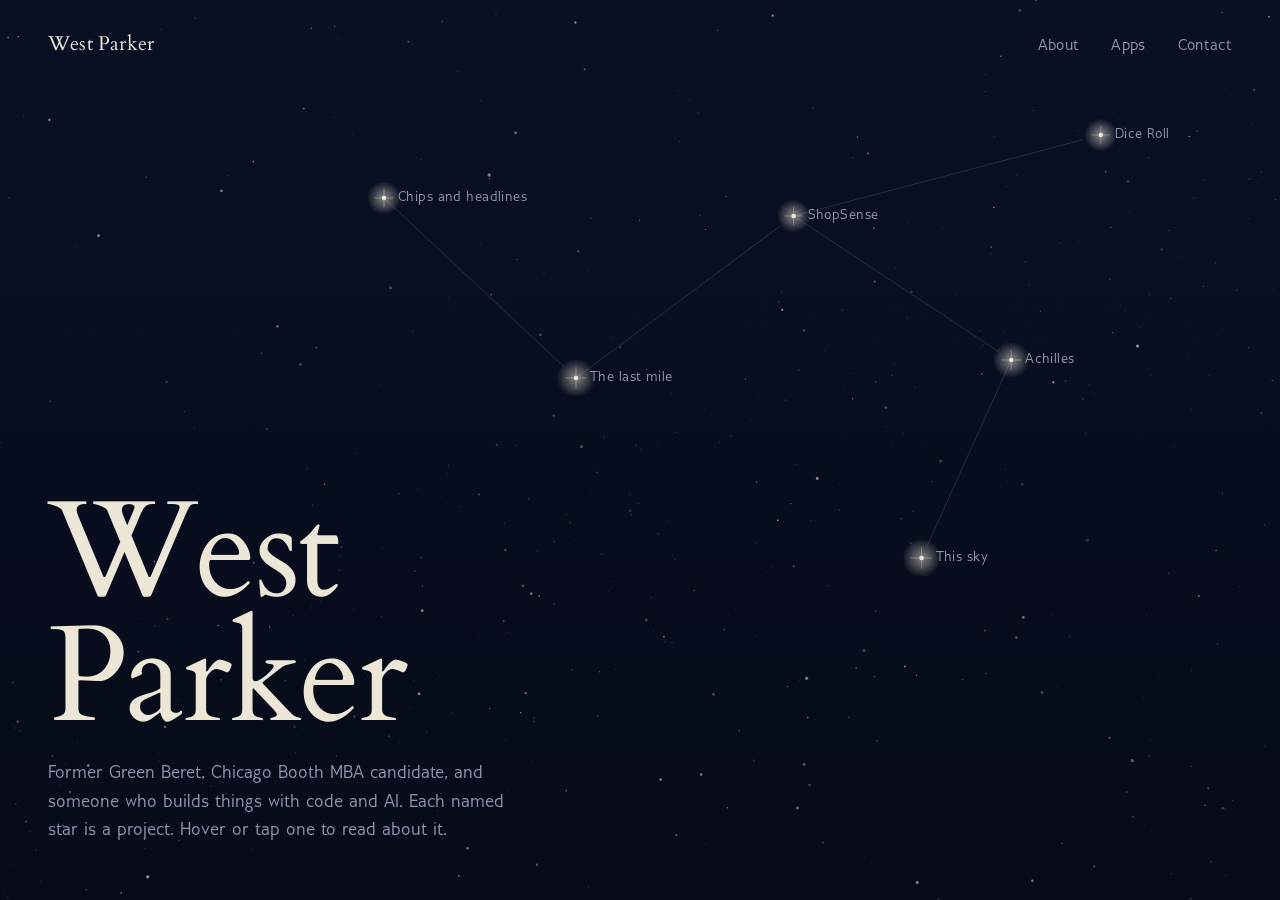
==== index.html @ 0dbca1d6 "Restore star homepage, move links page to /links" ====
<!DOCTYPE html>
<html lang="en">
<head>
  <meta charset="UTF-8">
  <meta name="viewport" content="width=device-width, initial-scale=1.0">
  <title>West Parker</title>
  <meta name="description" content="Former Green Beret and Chicago Booth MBA candidate who builds software. Every star on this page is a project.">
  <meta property="og:title" content="West Parker">
  <meta property="og:description" content="Former Green Beret and Chicago Booth MBA candidate who builds software. Every star on this page is a project.">
  <meta name="theme-color" content="#0a1024">
  <link rel="icon" href="data:image/svg+xml,%3Csvg xmlns='http://www.w3.org/2000/svg' viewBox='0 0 32 32'%3E%3Crect width='32' height='32' fill='%230a1024'/%3E%3Cpath d='M16 6v20M6 16h20' stroke='%23f2c879' stroke-width='1.2'/%3E%3Ccircle cx='16' cy='16' r='3' fill='%23ece6d6'/%3E%3C/svg%3E">
  <link rel="preload" href="/assets/fonts/Cardo-Regular.woff" as="font" type="font/woff" crossorigin>
  <link rel="preload" href="/assets/fonts/GilliusADF-Regular.woff" as="font" type="font/woff" crossorigin>
  <link rel="stylesheet" href="/assets/site.css">
</head>

<body class="home-body">
  <canvas id="sky" class="sky" aria-hidden="true"></canvas>

  <header class="masthead">
    <a class="wordmark" href="/">West Parker</a>
    <nav class="nav" aria-label="Main">
      <a href="/about/">About</a>
      <a href="/apps/">Apps</a>
      <a href="/contact/">Contact</a>
    </nav>
  </header>

  <section class="intro">
    <h1>West Parker</h1>
    <p>Former Green Beret, Chicago Booth MBA candidate, and someone who builds things with code and AI. Each named star is a project. Hover or tap one to read about it.</p>
  </section>

  <div id="readout" class="readout" role="dialog" aria-live="polite"></div>

  <!-- Same projects as plain links, for screen readers and anyone without JavaScript -->
  <nav class="visually-hidden" aria-label="Projects">
    <ul>
      <li><a href="https://github.com/westparker/shopsense">ShopSense</a></li>
      <li><a href="https://github.com/westparker/Amazon-Data-Final-Project">The last mile</a></li>
      <li><a href="https://github.com/westparker/Semiconductors-News-Sentiment-">Chips and headlines</a></li>
      <li><a href="https://github.com/westparker/dice-roll-2-rails">Dice Roll</a></li>
      <li><a href="https://github.com/westparker/westparker.com">This site</a></li>
    </ul>
  </nav>

  <script src="/assets/projects.js"></script>
  <script src="/assets/sky.js"></script>
</body>
</html>
---- assets/site.css ----
/* =========================================================
   westparker.com
   One stylesheet for every page.

   Palette: a real night sky, not black.
   Type: Cardo (a classical book serif) for headings,
         Gillius (a humanist sans, Gill Sans lineage) for text.
   ========================================================= */

@font-face { font-family: "Cardo"; src: url("/assets/fonts/Cardo-Regular.woff") format("woff"); font-weight: 400; font-style: normal; font-display: swap; }
@font-face { font-family: "Cardo"; src: url("/assets/fonts/Cardo-Italic.woff") format("woff"); font-weight: 400; font-style: italic; font-display: swap; }
@font-face { font-family: "Gillius"; src: url("/assets/fonts/GilliusADF-Regular.woff") format("woff"); font-weight: 400; font-style: normal; font-display: swap; }
@font-face { font-family: "Gillius"; src: url("/assets/fonts/GilliusADF-Italic.woff") format("woff"); font-weight: 400; font-style: italic; font-display: swap; }
@font-face { font-family: "Gillius"; src: url("/assets/fonts/GilliusADF-Bold.woff") format("woff"); font-weight: 700; font-style: normal; font-display: swap; }

:root {
  --night: #0a1024;      /* page background */
  --deep: #070b19;       /* bottom of the sky */
  --starlight: #ece6d6;  /* main text, warm white like real starlight */
  --haze: #8d95ae;       /* secondary text */
  --chart: #2a3458;      /* lines, borders */
  --polaris: #f2c879;    /* the one accent: hover, focus, active star */

  --serif: "Cardo", "Iowan Old Style", Palatino, Georgia, serif;
  --sans: "Gillius", "Gill Sans", "Gill Sans MT", "Seravek", Calibri, sans-serif;

  --measure: 36rem;      /* comfortable reading width */
}

*, *::before, *::after { box-sizing: border-box; }

[hidden] { display: none !important; }

html { -webkit-text-size-adjust: 100%; background: var(--deep); }

body {
  margin: 0;
  min-height: 100vh;
  background: linear-gradient(180deg, var(--night) 0, var(--deep) 100vh) no-repeat var(--deep);
  color: var(--starlight);
  font-family: var(--sans);
  font-size: 1.125rem;
  line-height: 1.55;
  -webkit-font-smoothing: antialiased;
}

a { color: inherit; }

::selection { background: var(--polaris); color: var(--deep); }

:focus-visible {
  outline: 1px solid var(--polaris);
  outline-offset: 4px;
}

/* ---------- Site header (every page) ---------- */
.masthead {
  position: relative;
  z-index: 5;
  display: flex;
  justify-content: space-between;
  align-items: baseline;
  gap: 1.5rem;
  padding: 1.75rem clamp(1.25rem, 4vw, 3rem);
}

.wordmark {
  font-family: var(--serif);
  font-size: 1.25rem;
  text-decoration: none;
  letter-spacing: 0.01em;
}

.nav {
  display: flex;
  gap: clamp(1rem, 3vw, 2rem);
}

.nav a {
  color: var(--haze);
  text-decoration: none;
  font-size: 1rem;
  letter-spacing: 0.02em;
}

.nav a:hover,
.nav a[aria-current="page"] {
  color: var(--starlight);
}

.nav a[aria-current="page"] {
  text-decoration: underline;
  text-decoration-color: var(--polaris);
  text-underline-offset: 0.4em;
  text-decoration-thickness: 1px;
}

/* ---------- Inner pages ---------- */
.page {
  padding: clamp(3rem, 10vh, 7rem) clamp(1.25rem, 4vw, 3rem) 5rem;
  max-width: 64rem;
}

.page-title {
  margin: 0 0 1.5rem;
  max-width: 14ch;
  font-family: var(--serif);
  font-weight: 400;
  font-size: clamp(2.75rem, 7vw, 5rem);
  line-height: 1.02;
  letter-spacing: -0.015em;
}

.lede {
  max-width: var(--measure);
  margin: 0 0 3rem;
  color: var(--haze);
  font-size: 1.25rem;
}

.prose {
  max-width: var(--measure);
}

.prose p { margin: 0 0 1.1em; }

.prose h2 {
  margin: 2.5em 0 0.5em;
  font-family: var(--serif);
  font-weight: 400;
  font-size: 1.6rem;
}

.text-link {
  color: var(--starlight);
  text-decoration: underline;
  text-decoration-color: var(--chart);
  text-underline-offset: 0.25em;
  text-decoration-thickness: 1px;
}

.text-link:hover { text-decoration-color: var(--polaris); }

/* ---------- About ---------- */
.about-grid {
  display: grid;
  grid-template-columns: minmax(0, 15rem) minmax(0, var(--measure));
  gap: clamp(2rem, 6vw, 5rem);
  align-items: start;
}

.portrait {
  width: 100%;
  aspect-ratio: 4 / 5;
  object-fit: cover;
  object-position: center 25%;
  filter: grayscale(1) contrast(1.05);
}

.facts {
  margin: 2.5rem 0 0;
  padding: 0;
  list-style: none;
  border-top: 1px solid var(--chart);
}

.facts li {
  display: grid;
  grid-template-columns: 9rem 1fr;
  gap: 1rem;
  padding: 0.85rem 0;
  border-bottom: 1px solid var(--chart);
}

.facts dt, .facts .k { color: var(--haze); }

@media (max-width: 720px) {
  .about-grid { grid-template-columns: 1fr; }
  .portrait { max-width: 14rem; }
  .facts li { grid-template-columns: 1fr; gap: 0.1rem; }
}

/* ---------- Apps list ---------- */
.apps {
  margin: 0;
  padding: 0;
  list-style: none;
  max-width: 48rem;
}

.app {
  display: grid;
  grid-template-columns: 1fr auto;
  gap: 0.25rem 2rem;
  align-items: baseline;
  padding: 2rem 0;
  border-top: 1px solid var(--chart);
}

.app:last-child { border-bottom: 1px solid var(--chart); }

.app h2 {
  margin: 0;
  font-family: var(--serif);
  font-weight: 400;
  font-size: clamp(1.75rem, 4vw, 2.5rem);
  line-height: 1.1;
}

.app p {
  grid-column: 1;
  margin: 0.4rem 0 0;
  max-width: 34rem;
  color: var(--haze);
}

.app .made {
  font-size: 0.95rem;
  color: var(--haze);
  opacity: 0.8;
}

.app-action {
  grid-column: 2;
  grid-row: 1 / span 3;
  align-self: center;
  white-space: nowrap;
}

.button {
  display: inline-block;
  padding: 0.7rem 1.3rem;
  border: 1px solid var(--starlight);
  color: var(--starlight);
  text-decoration: none;
  font-size: 1rem;
  letter-spacing: 0.02em;
  transition: background-color 0.2s, color 0.2s;
}

.button:hover {
  background: var(--starlight);
  color: var(--deep);
}

.pending {
  font-size: 1rem;
  color: var(--haze);
  font-style: italic;
}

@media (max-width: 600px) {
  .app { grid-template-columns: 1fr; }
  .app-action { grid-column: 1; grid-row: auto; margin-top: 1rem; }
}

/* ---------- Contact ---------- */
.channels {
  margin: 0;
  padding: 0;
  list-style: none;
  max-width: 40rem;
  border-top: 1px solid var(--chart);
}

.channels li { border-bottom: 1px solid var(--chart); }

.channels a {
  display: grid;
  grid-template-columns: 8rem 1fr;
  gap: 1rem;
  padding: 1.25rem 0;
  text-decoration: none;
}

.channels .k { color: var(--haze); }

.channels .v {
  font-family: var(--serif);
  font-size: 1.5rem;
  line-height: 1.2;
  overflow-wrap: anywhere;
}

.channels a:hover .v { color: var(--polaris); }

@media (max-width: 520px) {
  .channels a { grid-template-columns: 1fr; gap: 0.1rem; }
}

/* ---------- Footer ---------- */
.foot {
  padding: 2rem clamp(1.25rem, 4vw, 3rem);
  color: var(--haze);
  font-size: 0.9rem;
}

/* ---------- Calorie calculator ---------- */
.calc {
  max-width: 34rem;
  display: grid;
  gap: 1.5rem;
}

.field { display: grid; gap: 0.4rem; }

.field label, .field legend {
  color: var(--haze);
  font-size: 1rem;
  padding: 0;
}

.field fieldset { border: 0; margin: 0; padding: 0; }

.row { display: flex; gap: 0.75rem; }

.calc input[type="number"],
.calc select {
  width: 100%;
  padding: 0.7rem 0.8rem;
  background: transparent;
  border: 1px solid var(--chart);
  border-radius: 0;
  color: var(--starlight);
  font: inherit;
}

.calc select option { background: var(--night); }

.calc input:focus, .calc select:focus {
  outline: none;
  border-color: var(--polaris);
}

.toggle { display: flex; border: 1px solid var(--chart); width: fit-content; }
.toggle input { position: absolute; opacity: 0; pointer-events: none; }
.toggle label {
  padding: 0.55rem 1.1rem;
  cursor: pointer;
  color: var(--haze);
}
.toggle input:checked + label { background: var(--starlight); color: var(--deep); }
.toggle input:focus-visible + label { outline: 1px solid var(--polaris); outline-offset: 2px; }

.result {
  margin-top: 1rem;
  padding-top: 1.5rem;
  border-top: 1px solid var(--chart);
}

.result .big {
  font-family: var(--serif);
  font-size: clamp(3rem, 9vw, 4.5rem);
  line-height: 1;
}

.result .unit { color: var(--haze); }

.result table {
  margin-top: 1.5rem;
  width: 100%;
  border-collapse: collapse;
  font-variant-numeric: tabular-nums;
}

.result td { padding: 0.5rem 0; border-bottom: 1px solid var(--chart); }
.result td:last-child { text-align: right; }

.note { color: var(--haze); font-size: 0.95rem; }

/* ---------- /links (the page your social bios point to) ---------- */
.links-page {
  max-width: 26rem;
  margin: 0 auto;
  padding: clamp(3rem, 10vh, 6rem) 1.25rem 3rem;
  text-align: center;
}

.links-page .avatar {
width: clamp(128px, 34vw, 160px);
height: clamp(128px, 34vw, 160px);
  border-radius: 50%;
  object-fit: cover;
  object-position: center 25%;
  filter: grayscale(1);
}

.links-page h1 {
  margin: 1.25rem 0 0.25rem;
  font-family: var(--serif);
  font-weight: 400;
  font-size: 2.5rem;
  line-height: 1.1;
}

.links-page .lede { margin: 0 auto 2.5rem; font-size: 1.1rem; }

.link-list { list-style: none; margin: 0; padding: 0; text-align: left; }

.link-list a {
  display: flex;
  justify-content: space-between;
  align-items: baseline;
  gap: 1rem;
  padding: 1.1rem 0.25rem;
  border-bottom: 1px solid var(--chart);
  text-decoration: none;
}

.link-list li:first-child a { border-top: 1px solid var(--chart); }

.link-list .name { font-family: var(--serif); font-size: 1.35rem; }
.link-list .where { color: var(--haze); font-size: 0.95rem; }
.link-list a:hover .name { color: var(--polaris); }

.links-page .home { display: inline-block; margin-top: 2.5rem; color: var(--haze); font-size: 0.95rem; }

/* ---------- Home: the star chart ---------- */
.home-body { overflow: hidden; }

.sky {
  position: fixed;
  inset: 0;
  width: 100%;
  height: 100%;
  display: block;
}

.home-body .masthead { position: fixed; top: 0; left: 0; right: 0; }

/* Invisible buttons that sit on top of each named star.
   The canvas draws the star; the button makes it hoverable, tappable and keyboard reachable. */
.star-hit {
  position: fixed;
  z-index: 3;
  width: 44px;
  height: 44px;
  margin: -22px 0 0 -22px;
  padding: 0;
  border: 0;
  border-radius: 50%;
  background: transparent;
  cursor: pointer;
}

.star-hit:focus-visible { outline: 1px solid var(--polaris); outline-offset: 0; }

.star-label {
  position: fixed;
  z-index: 2;
  transform: translate(14px, -50%);
  color: var(--haze);
  font-size: 0.9rem;
  letter-spacing: 0.03em;
  white-space: nowrap;
  pointer-events: none;
  transition: color 0.2s;
}

.star-label.on { opacity: 0; }

.intro {
  position: fixed;
  z-index: 4;
  left: clamp(1.25rem, 4vw, 3rem);
  bottom: clamp(1.5rem, 6vh, 3.5rem);
  max-width: 36rem;
  pointer-events: none;
}

.intro h1 {
  margin: 0;
  font-family: var(--serif);
  font-weight: 400;
  font-size: clamp(3.5rem, 11vw, 8.5rem);
  line-height: 0.92;
  letter-spacing: -0.02em;
}

.intro p {
  margin: 1.25rem 0 0;
  max-width: 30rem;
  color: var(--haze);
  font-size: 1.15rem;
}

/* The panel that opens beside a star */
.readout {
  position: fixed;
  z-index: 6;
  width: min(22rem, calc(100vw - 2.5rem));
  padding: 1.25rem 1.4rem 1.3rem;
  background: rgba(7, 11, 25, 0.92);
  border: 1px solid var(--chart);
  backdrop-filter: blur(6px);
  -webkit-backdrop-filter: blur(6px);
  opacity: 0;
  visibility: hidden;
  transform: translateY(4px);
  transition: opacity 0.18s, transform 0.18s, visibility 0s 0.18s;
}

.readout.open {
  opacity: 1;
  visibility: visible;
  transform: none;
  transition: opacity 0.18s, transform 0.18s;
}

.readout h2 {
  margin: 0;
  font-family: var(--serif);
  font-weight: 400;
  font-size: 1.7rem;
  line-height: 1.1;
}

.readout .meta { margin: 0.3rem 0 0.8rem; color: var(--haze); font-size: 0.95rem; }
.readout .desc { margin: 0 0 1rem; font-size: 1.02rem; line-height: 1.5; }
.readout .acts { display: flex; flex-wrap: wrap; gap: 1.25rem; }
.readout .acts a { font-size: 1rem; }

.readout .close {
  position: absolute;
  top: 0.6rem;
  right: 0.7rem;
  width: 32px;
  height: 32px;
  border: 0;
  background: transparent;
  color: var(--haze);
  font-size: 1.4rem;
  line-height: 1;
  cursor: pointer;
  display: none;
}

/* Touch screens: no hover, so the panel docks to the bottom and gets a close button */
@media (hover: none), (max-width: 640px) {
  .readout {
    left: 1.25rem !important;
    right: 1.25rem;
    top: auto !important;
    bottom: 1.25rem;
    width: auto;
    background: var(--deep);
  }
  .readout .close { display: block; }
  .star-label { font-size: 0.8rem; }
}

/* Screen readers and no-JS: the project list in plain HTML */
.visually-hidden {
  position: absolute !important;
  width: 1px; height: 1px;
  overflow: hidden;
  clip: rect(0 0 0 0);
  white-space: nowrap;
}

@media (prefers-reduced-motion: reduce) {
  * { transition: none !important; animation: none !important; }
}
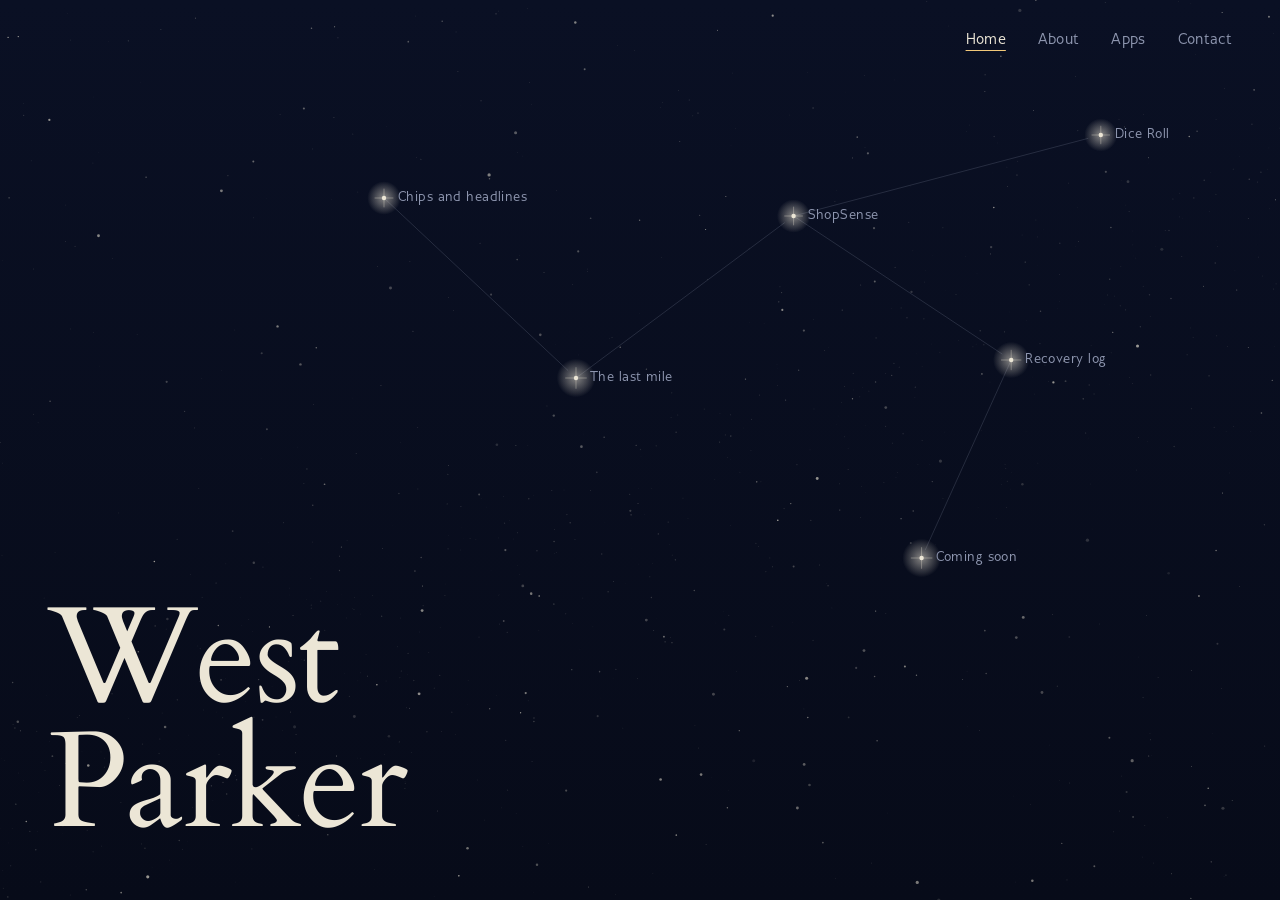
==== commit 46241d1d: "New bio and site cleanup" ====
--- a/index.html
+++ b/index.html
@@ -18,8 +18,8 @@
   <canvas id="sky" class="sky" aria-hidden="true"></canvas>
 
   <header class="masthead">
-    <a class="wordmark" href="/">West Parker</a>
     <nav class="nav" aria-label="Main">
+      <a href="/" aria-current="page">Home</a>
       <a href="/about/">About</a>
       <a href="/apps/">Apps</a>
       <a href="/contact/">Contact</a>
@@ -28,7 +28,6 @@
 
   <section class="intro">
     <h1>West Parker</h1>
-    <p>Former Green Beret, Chicago Booth MBA candidate, and someone who builds things with code and AI. Each named star is a project. Hover or tap one to read about it.</p>
   </section>
 
   <div id="readout" class="readout" role="dialog" aria-live="polite"></div>
@@ -40,7 +39,6 @@
       <li><a href="https://github.com/westparker/Amazon-Data-Final-Project">The last mile</a></li>
       <li><a href="https://github.com/westparker/Semiconductors-News-Sentiment-">Chips and headlines</a></li>
       <li><a href="https://github.com/westparker/dice-roll-2-rails">Dice Roll</a></li>
-      <li><a href="https://github.com/westparker/westparker.com">This site</a></li>
     </ul>
   </nav>
 
--- a/assets/site.css
+++ b/assets/site.css
@@ -58,7 +58,7 @@
   position: relative;
   z-index: 5;
   display: flex;
-  justify-content: space-between;
+  justify-content: flex-end;
   align-items: baseline;
   gap: 1.5rem;
   padding: 1.75rem clamp(1.25rem, 4vw, 3rem);
@@ -142,43 +142,18 @@
 .text-link:hover { text-decoration-color: var(--polaris); }
 
 /* ---------- About ---------- */
-.about-grid {
-  display: grid;
-  grid-template-columns: minmax(0, 15rem) minmax(0, var(--measure));
-  gap: clamp(2rem, 6vw, 5rem);
-  align-items: start;
-}
-
-.portrait {
-  width: 100%;
-  aspect-ratio: 4 / 5;
+.about .portrait {
+  display: block;
+  width: clamp(8rem, 22vw, 11rem);
+  aspect-ratio: 1;
+  margin-bottom: 2.5rem;
+  border-radius: 50%;
   object-fit: cover;
   object-position: center 25%;
   filter: grayscale(1) contrast(1.05);
 }
 
-.facts {
-  margin: 2.5rem 0 0;
-  padding: 0;
-  list-style: none;
-  border-top: 1px solid var(--chart);
-}
-
-.facts li {
-  display: grid;
-  grid-template-columns: 9rem 1fr;
-  gap: 1rem;
-  padding: 0.85rem 0;
-  border-bottom: 1px solid var(--chart);
-}
-
-.facts dt, .facts .k { color: var(--haze); }
-
-@media (max-width: 720px) {
-  .about-grid { grid-template-columns: 1fr; }
-  .portrait { max-width: 14rem; }
-  .facts li { grid-template-columns: 1fr; gap: 0.1rem; }
-}
+.about .prose p { font-size: 1.25rem; }
 
 /* ---------- Apps list ---------- */
 .apps {
@@ -508,7 +483,7 @@
 }
 
 .readout h2 {
-  margin: 0;
+  margin: 0 0 0.6rem;
   font-family: var(--serif);
   font-weight: 400;
   font-size: 1.7rem;
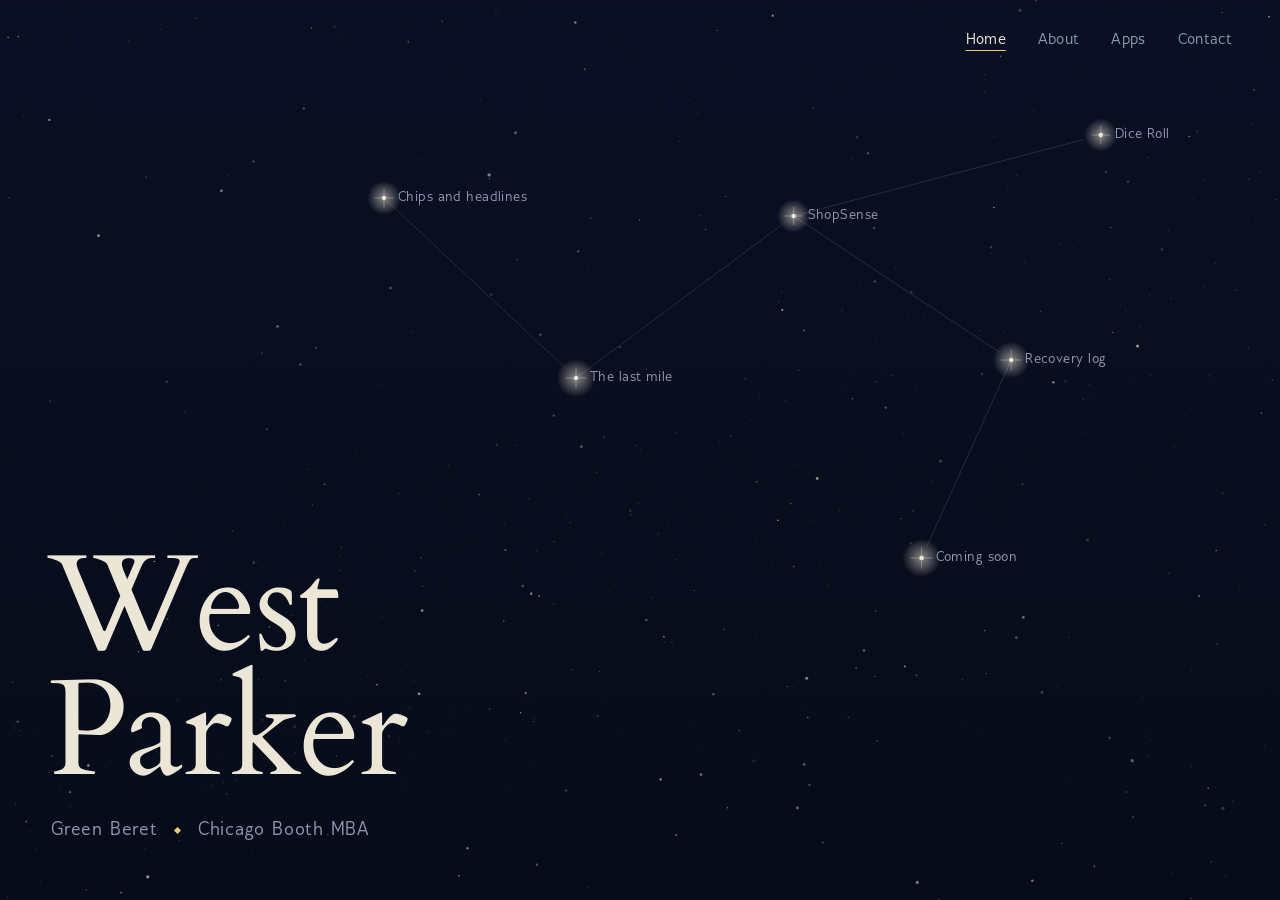
==== commit 03b7b0e9: "Homepage credentials, apps intro" ====
--- a/index.html
+++ b/index.html
@@ -28,6 +28,10 @@
 
   <section class="intro">
     <h1>West Parker</h1>
+    <ul class="creds">
+      <li>Green Beret</li>
+      <li>Chicago Booth MBA</li>
+    </ul>
   </section>
 
   <div id="readout" class="readout" role="dialog" aria-live="polite"></div>
--- a/assets/site.css
+++ b/assets/site.css
@@ -450,6 +450,31 @@
   font-size: clamp(3.5rem, 11vw, 8.5rem);
   line-height: 0.92;
   letter-spacing: -0.02em;
+}
+
+.intro .creds {
+  display: flex;
+  flex-wrap: wrap;
+  align-items: center;
+  gap: 0.5rem 1.1rem;
+  margin: 1.4rem 0 0 0.2rem;
+  padding: 0;
+  list-style: none;
+  color: var(--haze);
+  font-size: clamp(1rem, 1.6vw, 1.2rem);
+  letter-spacing: 0.04em;
+}
+
+/* small gold star between the two credentials */
+.intro .creds li + li::before {
+  content: "";
+  display: inline-block;
+  width: 5px;
+  height: 5px;
+  margin-right: 1.1rem;
+  vertical-align: middle;
+  background: var(--polaris);
+  transform: rotate(45deg);
 }
 
 .intro p {
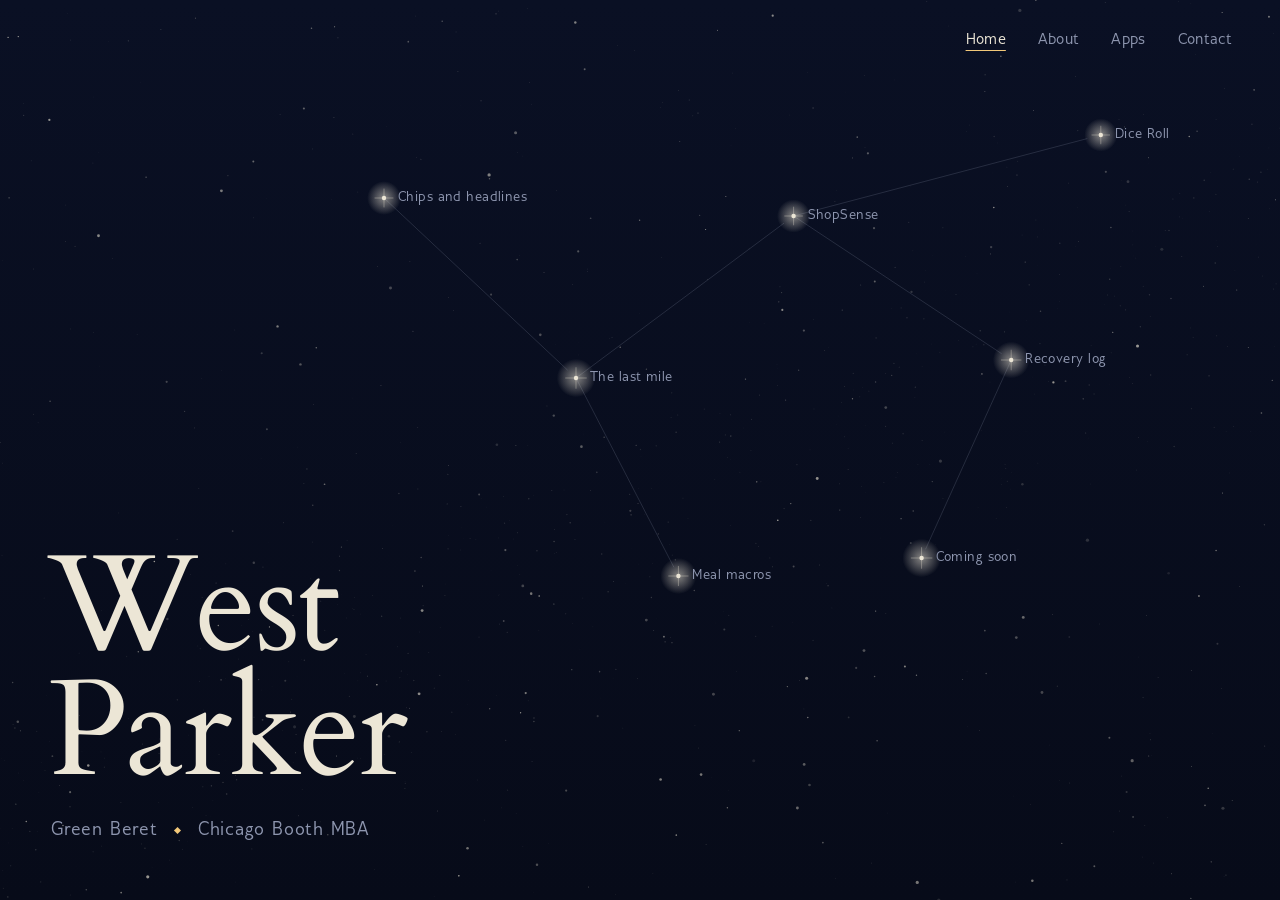
==== commit c31b6f5f: "Add Meal macros star" ====
--- a/index.html
+++ b/index.html
@@ -42,6 +42,7 @@
       <li><a href="https://github.com/westparker/shopsense">ShopSense</a></li>
       <li><a href="https://github.com/westparker/Amazon-Data-Final-Project">The last mile</a></li>
       <li><a href="https://github.com/westparker/Semiconductors-News-Sentiment-">Chips and headlines</a></li>
+      <li><a href="https://github.com/westparker/ai-chat-macros">Meal macros</a></li>
       <li><a href="https://github.com/westparker/dice-roll-2-rails">Dice Roll</a></li>
     </ul>
   </nav>
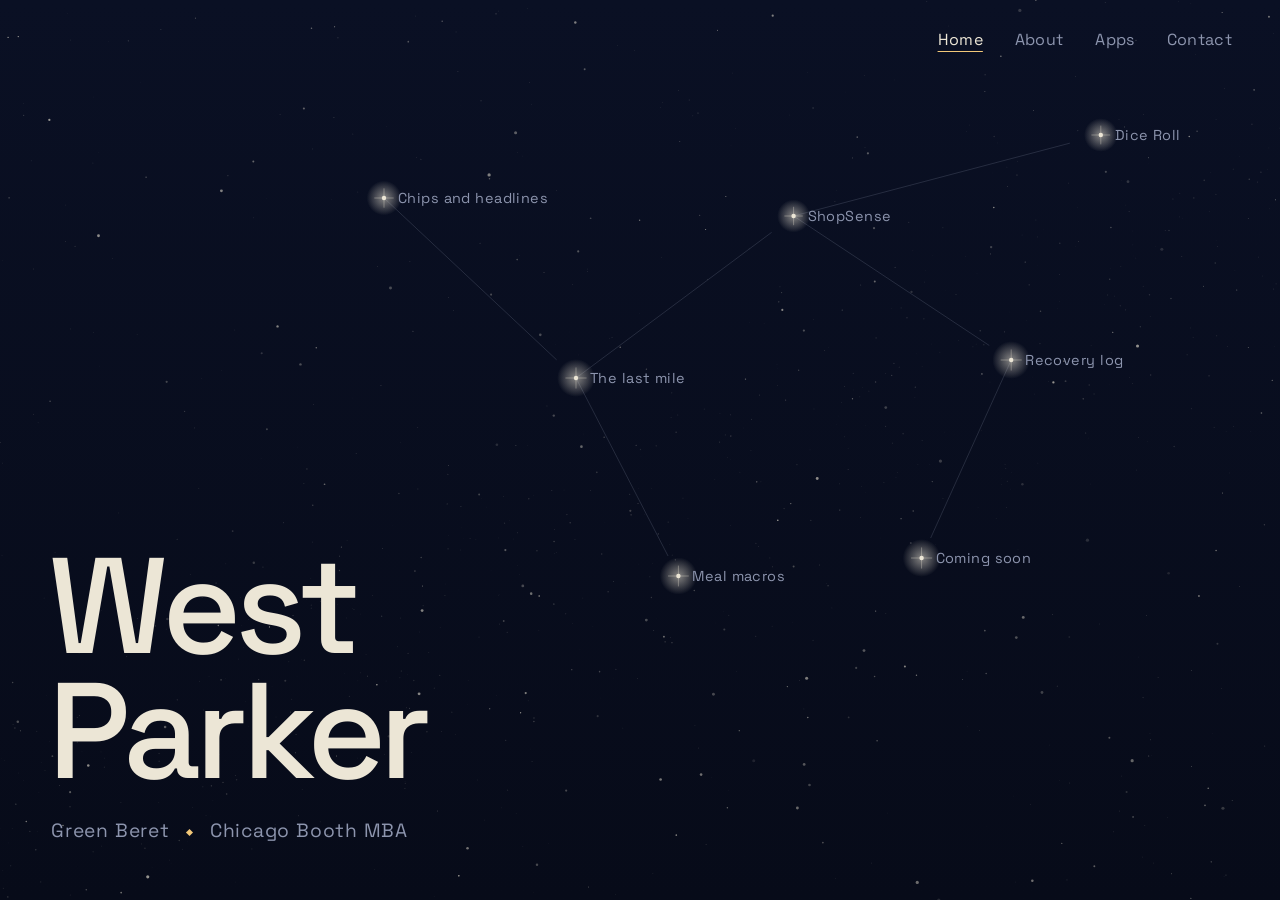
==== commit 5c8403b1: "Space Grotesk, centered pages, veteran transition page" ====
--- a/index.html
+++ b/index.html
@@ -9,8 +9,7 @@
   <meta property="og:description" content="Former Green Beret and Chicago Booth MBA candidate who builds software. Every star on this page is a project.">
   <meta name="theme-color" content="#0a1024">
   <link rel="icon" href="data:image/svg+xml,%3Csvg xmlns='http://www.w3.org/2000/svg' viewBox='0 0 32 32'%3E%3Crect width='32' height='32' fill='%230a1024'/%3E%3Cpath d='M16 6v20M6 16h20' stroke='%23f2c879' stroke-width='1.2'/%3E%3Ccircle cx='16' cy='16' r='3' fill='%23ece6d6'/%3E%3C/svg%3E">
-  <link rel="preload" href="/assets/fonts/Cardo-Regular.woff" as="font" type="font/woff" crossorigin>
-  <link rel="preload" href="/assets/fonts/GilliusADF-Regular.woff" as="font" type="font/woff" crossorigin>
+  <link rel="preload" href="/assets/fonts/SpaceGrotesk.woff2" as="font" type="font/woff2" crossorigin>
   <link rel="stylesheet" href="/assets/site.css">
 </head>
 
--- a/assets/site.css
+++ b/assets/site.css
@@ -3,15 +3,16 @@
    One stylesheet for every page.
 
    Palette: a real night sky, not black.
-   Type: Cardo (a classical book serif) for headings,
-         Gillius (a humanist sans, Gill Sans lineage) for text.
+   Type: Space Grotesk for everything.
    ========================================================= */
 
-@font-face { font-family: "Cardo"; src: url("/assets/fonts/Cardo-Regular.woff") format("woff"); font-weight: 400; font-style: normal; font-display: swap; }
-@font-face { font-family: "Cardo"; src: url("/assets/fonts/Cardo-Italic.woff") format("woff"); font-weight: 400; font-style: italic; font-display: swap; }
-@font-face { font-family: "Gillius"; src: url("/assets/fonts/GilliusADF-Regular.woff") format("woff"); font-weight: 400; font-style: normal; font-display: swap; }
-@font-face { font-family: "Gillius"; src: url("/assets/fonts/GilliusADF-Italic.woff") format("woff"); font-weight: 400; font-style: italic; font-display: swap; }
-@font-face { font-family: "Gillius"; src: url("/assets/fonts/GilliusADF-Bold.woff") format("woff"); font-weight: 700; font-style: normal; font-display: swap; }
+@font-face {
+  font-family: "Space Grotesk";
+  src: url("/assets/fonts/SpaceGrotesk.woff2") format("woff2");
+  font-weight: 300 700;
+  font-style: normal;
+  font-display: swap;
+}
 
 :root {
   --night: #0a1024;      /* page background */
@@ -21,8 +22,8 @@
   --chart: #2a3458;      /* lines, borders */
   --polaris: #f2c879;    /* the one accent: hover, focus, active star */
 
-  --serif: "Cardo", "Iowan Old Style", Palatino, Georgia, serif;
-  --sans: "Gillius", "Gill Sans", "Gill Sans MT", "Seravek", Calibri, sans-serif;
+  --serif: "Space Grotesk", "Helvetica Neue", Arial, sans-serif;   /* headings */
+  --sans: "Space Grotesk", "Helvetica Neue", Arial, sans-serif;    /* body text */
 
   --measure: 36rem;      /* comfortable reading width */
 }
@@ -561,3 +562,98 @@
 @media (prefers-reduced-motion: reduce) {
   * { transition: none !important; animation: none !important; }
 }
+
+/* ---------- Centered pages (About, Apps, Contact) ---------- */
+.page.centered {
+  margin: 0 auto;
+  text-align: center;
+}
+
+.centered .page-title { max-width: none; }
+.centered .lede,
+.centered .prose { margin-left: auto; margin-right: auto; }
+.centered.about .portrait { margin: 0 auto 2.5rem; }
+
+.centered .apps { margin: 0 auto; }
+.centered .app {
+  grid-template-columns: 1fr;
+  justify-items: center;
+}
+.centered .app p { grid-column: auto; margin-left: auto; margin-right: auto; }
+.centered .app-action { grid-column: auto; grid-row: auto; margin-top: 1.25rem; }
+
+.centered .channels { margin: 0 auto; }
+.centered .channels a { grid-template-columns: 1fr; gap: 0.2rem; }
+.foot { text-align: center; }
+
+/* ---------- Veteran transition page ---------- */
+.vt .lede { margin-bottom: 1rem; }
+
+.sec {
+  max-width: 40rem;
+  margin: 0 auto;
+  padding-top: 3.5rem;
+}
+
+.group {
+  margin: 0 0 1.25rem;
+  font-family: var(--serif);
+  font-size: 1.6rem;
+  color: var(--polaris);
+}
+
+.sec-intro { margin: -0.5rem 0 1.5rem; color: var(--haze); }
+.sec-note { margin: 1.25rem 0 0; color: var(--haze); font-size: 0.95rem; }
+
+.res-list {
+  margin: 0;
+  padding: 0;
+  list-style: none;
+  border-top: 1px solid var(--chart);
+}
+
+.res {
+  padding: 1.4rem 0;
+  border-bottom: 1px solid var(--chart);
+}
+
+.res-name {
+  display: inline-block;
+  font-size: 1.3rem;
+  line-height: 1.25;
+  color: var(--starlight);
+}
+
+a.res-name {
+  text-decoration: underline;
+  text-decoration-color: var(--chart);
+  text-underline-offset: 0.3em;
+  text-decoration-thickness: 1px;
+}
+
+a.res-name:hover { color: var(--polaris); text-decoration-color: var(--polaris); }
+
+.res-when {
+  display: block;
+  margin-top: 0.4rem;
+  color: var(--polaris);
+  font-size: 0.95rem;
+}
+
+.res p {
+  max-width: 32rem;
+  margin: 0.5rem auto 0;
+  color: var(--haze);
+}
+
+.closing { margin-top: 4rem; }
+
+/* ---------- Space Grotesk tuning ---------- */
+.intro h1, .page-title, .app h2, .readout h2, .links-page h1,
+.link-list .name, .channels .v, .group, .res-name {
+  font-weight: 500;
+  letter-spacing: -0.03em;
+}
+.intro h1 { letter-spacing: -0.045em; }
+body { font-size: 1.0625rem; }
+.pending { font-style: normal; }
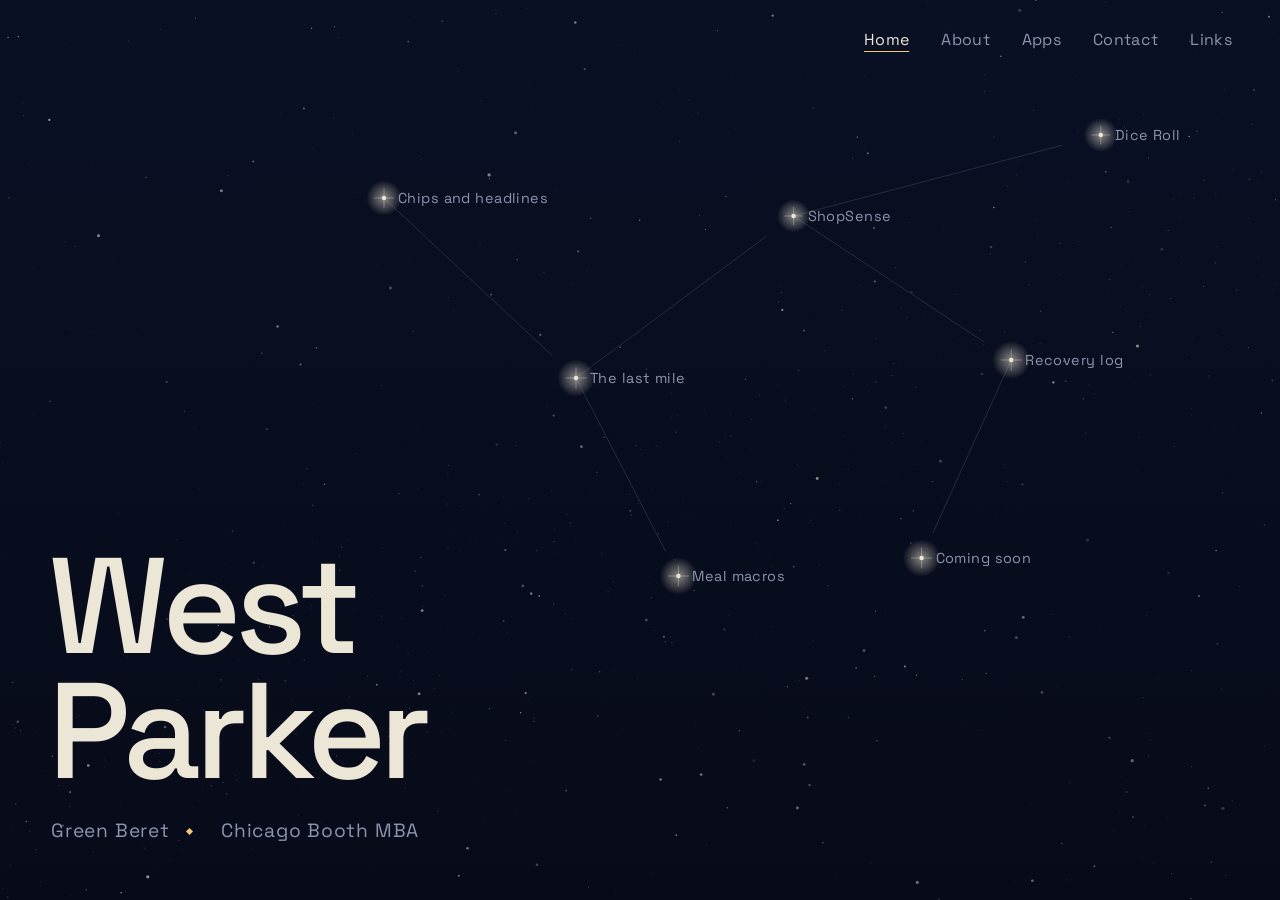
==== commit 1d60375c: "Star glow, Links tab, emblem slots, page cleanup" ====
--- a/index.html
+++ b/index.html
@@ -22,14 +22,17 @@
       <a href="/about/">About</a>
       <a href="/apps/">Apps</a>
       <a href="/contact/">Contact</a>
+      <a href="/links/">Links</a>
     </nav>
   </header>
 
   <section class="intro">
     <h1>West Parker</h1>
+    <!-- Emblems: put your image files at these two paths (PNG with a transparent background works best).
+         If a file is missing, the image hides itself and only the text shows. -->
     <ul class="creds">
-      <li>Green Beret</li>
-      <li>Chicago Booth MBA</li>
+      <li><img class="emblem" src="/assets/img/sf-crest.png" alt="" onerror="this.remove()">Green Beret</li>
+      <li><img class="emblem" src="/assets/img/booth-logo.png" alt="" onerror="this.remove()">Chicago Booth MBA</li>
     </ul>
   </section>
 
--- a/assets/site.css
+++ b/assets/site.css
@@ -430,7 +430,7 @@
   letter-spacing: 0.03em;
   white-space: nowrap;
   pointer-events: none;
-  transition: color 0.2s;
+  transition: color 0.2s, opacity 0.4s;
 }
 
 .star-label.on { opacity: 0; }
@@ -467,6 +467,27 @@
 }
 
 /* small gold star between the two credentials */
+.intro .creds li {
+  display: inline-flex;
+  align-items: center;
+  gap: 0.7rem;
+}
+
+/* Emblems sit quiet and grey, then warm up to full color when hovered */
+.intro .creds .emblem {
+  height: 2.6em;
+  width: auto;
+  filter: grayscale(1) brightness(1.3);
+  opacity: 0.75;
+  pointer-events: auto;
+  transition: filter 0.6s ease, opacity 0.6s ease;
+}
+
+.intro .creds .emblem:hover {
+  filter: none;
+  opacity: 1;
+}
+
 .intro .creds li + li::before {
   content: "";
   display: inline-block;
@@ -498,14 +519,14 @@
   opacity: 0;
   visibility: hidden;
   transform: translateY(4px);
-  transition: opacity 0.18s, transform 0.18s, visibility 0s 0.18s;
+  transition: opacity 0.35s, transform 0.35s, visibility 0s 0.35s;
 }
 
 .readout.open {
   opacity: 1;
   visibility: visible;
   transform: none;
-  transition: opacity 0.18s, transform 0.18s;
+  transition: opacity 0.35s ease-out, transform 0.35s ease-out;
 }
 
 .readout h2 {
@@ -657,3 +678,4 @@
 .intro h1 { letter-spacing: -0.045em; }
 body { font-size: 1.0625rem; }
 .pending { font-style: normal; }
+.page-title + .channels { margin-top: 2.5rem; }
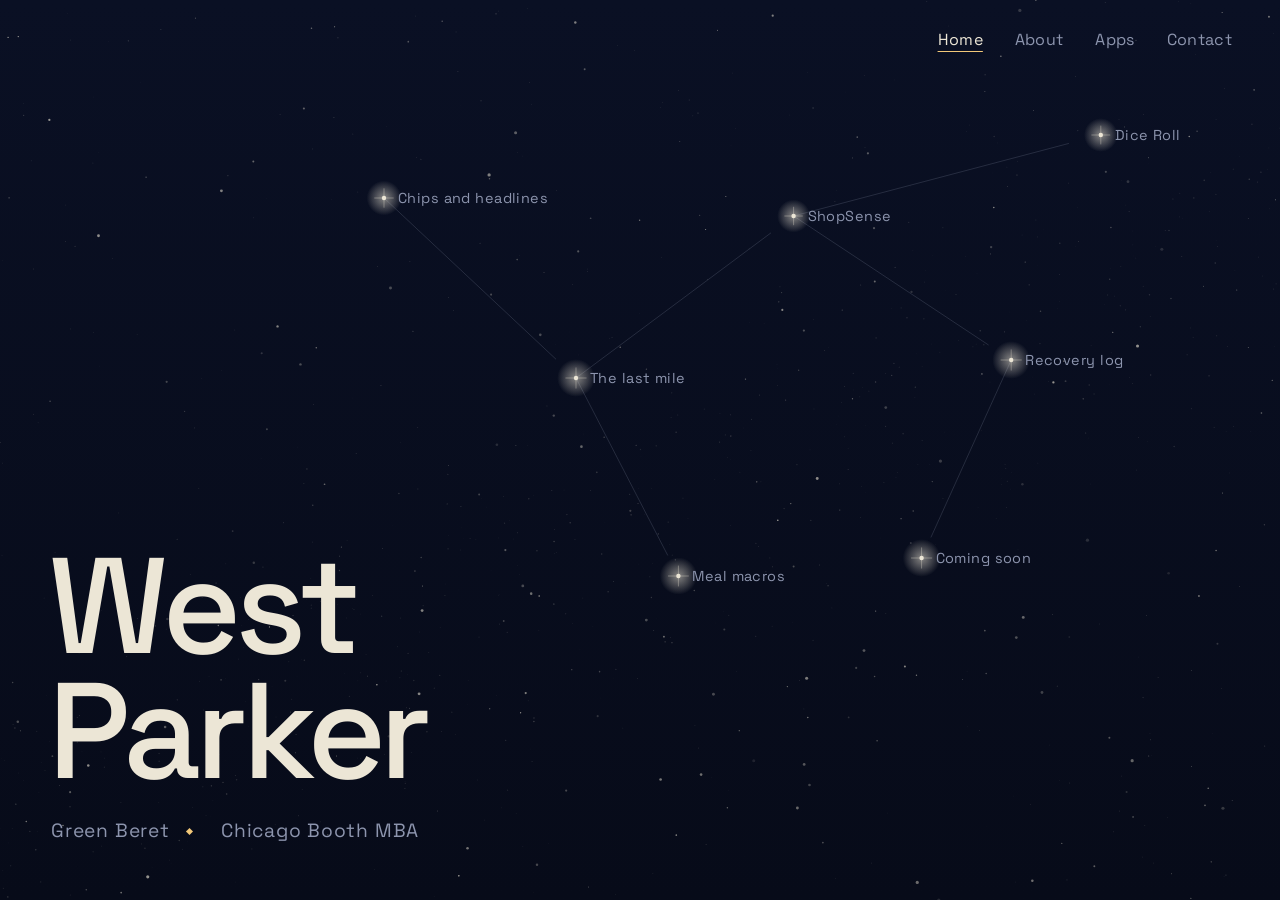
==== commit 59af7432: "Left-align About and Contact, remove Links from menu" ====
--- a/index.html
+++ b/index.html
@@ -22,7 +22,6 @@
       <a href="/about/">About</a>
       <a href="/apps/">Apps</a>
       <a href="/contact/">Contact</a>
-      <a href="/links/">Links</a>
     </nav>
   </header>
 
--- a/assets/site.css
+++ b/assets/site.css
@@ -605,7 +605,7 @@
 
 .centered .channels { margin: 0 auto; }
 .centered .channels a { grid-template-columns: 1fr; gap: 0.2rem; }
-.foot { text-align: center; }
+.vt ~ .foot { text-align: center; }
 
 /* ---------- Veteran transition page ---------- */
 .vt .lede { margin-bottom: 1rem; }
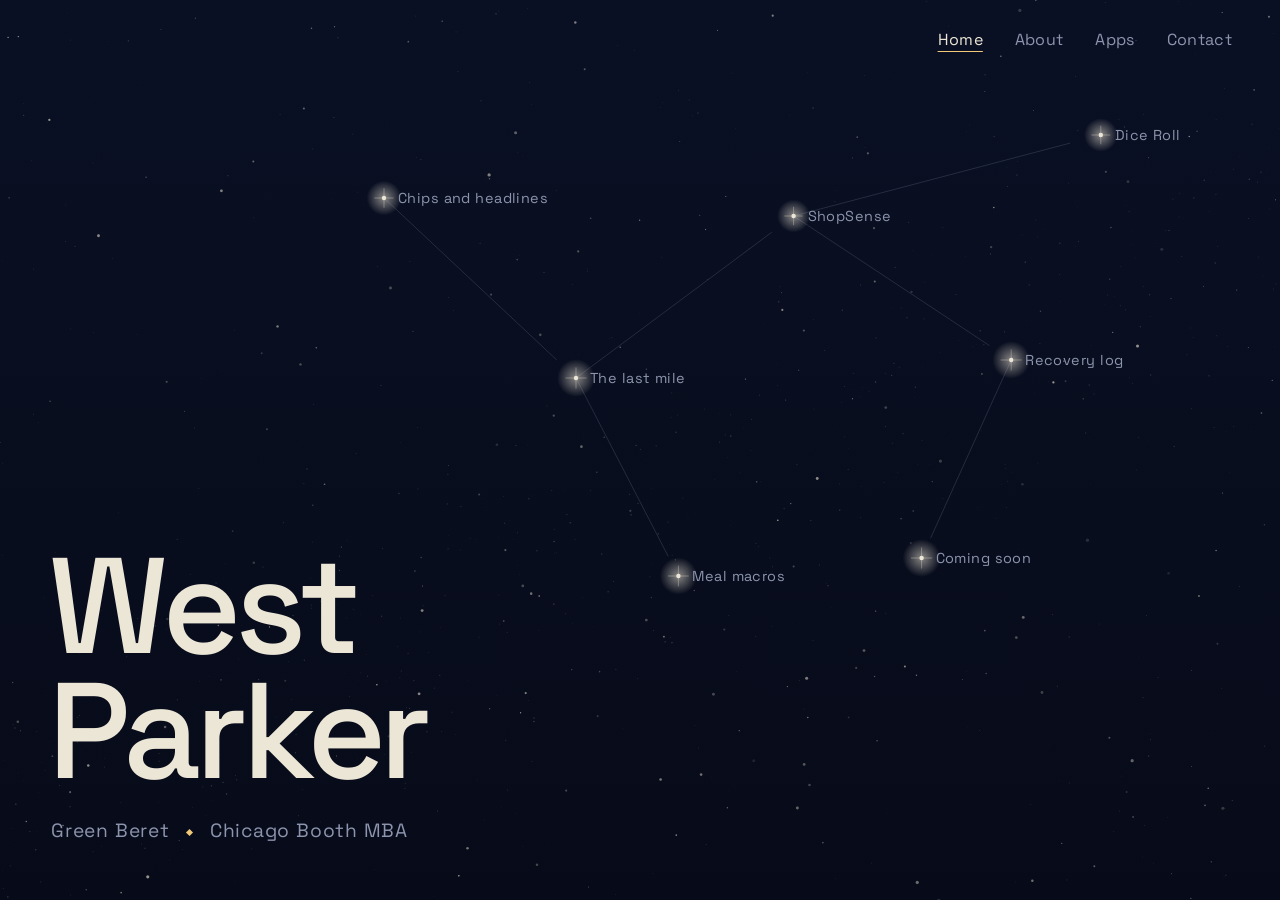
==== commit 6cc807ed: "About page with evenly spaced logos" ====
--- a/index.html
+++ b/index.html
@@ -27,11 +27,9 @@
 
   <section class="intro">
     <h1>West Parker</h1>
-    <!-- Emblems: put your image files at these two paths (PNG with a transparent background works best).
-         If a file is missing, the image hides itself and only the text shows. -->
     <ul class="creds">
-      <li><img class="emblem" src="/assets/img/sf-crest.png" alt="" onerror="this.remove()">Green Beret</li>
-      <li><img class="emblem" src="/assets/img/booth-logo.png" alt="" onerror="this.remove()">Chicago Booth MBA</li>
+      <li>Green Beret</li>
+      <li>Chicago Booth MBA</li>
     </ul>
   </section>
 
--- a/assets/site.css
+++ b/assets/site.css
@@ -143,18 +143,68 @@
 .text-link:hover { text-decoration-color: var(--polaris); }
 
 /* ---------- About ---------- */
+/* Two columns: photo on the left, name and bio on the right,
+   sitting in the middle of the screen. */
+.page.about {
+  max-width: 72rem;
+  margin: 0 auto;
+  justify-content: center;
+  min-height: calc(100vh - 13rem);
+  display: grid;
+  grid-template-columns: minmax(0, 22rem) minmax(0, 38rem);
+  gap: clamp(2.5rem, 6vw, 6rem);
+  align-items: center;
+  padding-top: clamp(2rem, 6vh, 4rem);
+}
+
 .about .portrait {
   display: block;
-  width: clamp(8rem, 22vw, 11rem);
+  width: 100%;
   aspect-ratio: 1;
-  margin-bottom: 2.5rem;
   border-radius: 50%;
   object-fit: cover;
   object-position: center 25%;
   filter: grayscale(1) contrast(1.05);
-}
-
-.about .prose p { font-size: 1.25rem; }
+  /* thin gold ring, same as the star chart */
+  box-shadow: 0 0 0 6px var(--deep), 0 0 0 7px var(--polaris);
+}
+
+.bio-name {
+  margin: 0;
+  font-family: var(--serif);
+  font-weight: 500;
+  font-size: clamp(2.5rem, 5vw, 3.75rem);
+  line-height: 1;
+  letter-spacing: -0.035em;
+}
+
+.bio-creds {
+  display: flex;
+  align-items: center;
+  gap: 1rem;
+  margin: 1rem 0 2rem;
+  color: var(--haze);
+  letter-spacing: 0.03em;
+}
+
+.bio-creds .sep {
+  width: 5px;
+  height: 5px;
+  background: var(--polaris);
+  transform: rotate(45deg);
+}
+
+.about .prose { max-width: none; }
+.about .prose p { font-size: 1.15rem; line-height: 1.65; }
+
+@media (max-width: 760px) {
+  .page.about {
+    grid-template-columns: 1fr;
+    min-height: 0;
+    gap: 2rem;
+  }
+  .about .portrait { width: 12rem; }
+}
 
 /* ---------- Apps list ---------- */
 .apps {
@@ -467,27 +517,6 @@
 }
 
 /* small gold star between the two credentials */
-.intro .creds li {
-  display: inline-flex;
-  align-items: center;
-  gap: 0.7rem;
-}
-
-/* Emblems sit quiet and grey, then warm up to full color when hovered */
-.intro .creds .emblem {
-  height: 2.6em;
-  width: auto;
-  filter: grayscale(1) brightness(1.3);
-  opacity: 0.75;
-  pointer-events: auto;
-  transition: filter 0.6s ease, opacity 0.6s ease;
-}
-
-.intro .creds .emblem:hover {
-  filter: none;
-  opacity: 1;
-}
-
 .intro .creds li + li::before {
   content: "";
   display: inline-block;
@@ -679,3 +708,35 @@
 body { font-size: 1.0625rem; }
 .pending { font-style: normal; }
 .page-title + .channels { margin-top: 2.5rem; }
+
+/* Logos under the bio on the About page */
+.marks {
+  display: flex;
+  align-items: center;
+  gap: 2.5rem;
+  margin-top: 2.5rem;
+  padding-top: 2rem;
+  border-top: 1px solid var(--chart);
+}
+
+.marks img {
+  height: 4.5rem;
+  width: auto;
+  filter: grayscale(1) brightness(2.2) contrast(0.85);
+  opacity: 0.8;
+}
+
+/* Wordmark-only logos read larger than badges, so keep them shorter */
+.marks .wordmark-logo { height: 1.9rem; }
+.marks { flex-wrap: wrap; row-gap: 1.5rem; }
+.marks .wordmark-logo { filter: none; opacity: 0.6; }
+
+@media (max-width: 640px) {
+  .marks { gap: 1.25rem 1.75rem; }
+  .marks img { height: 3.5rem; }
+  .marks .wordmark-logo { height: 1.5rem; }
+}
+
+/* Spread the logos evenly across the full width of the line above them */
+.marks { justify-content: space-between; gap: 1.5rem; }
+@media (max-width: 640px) { .marks { gap: 1rem; } }
